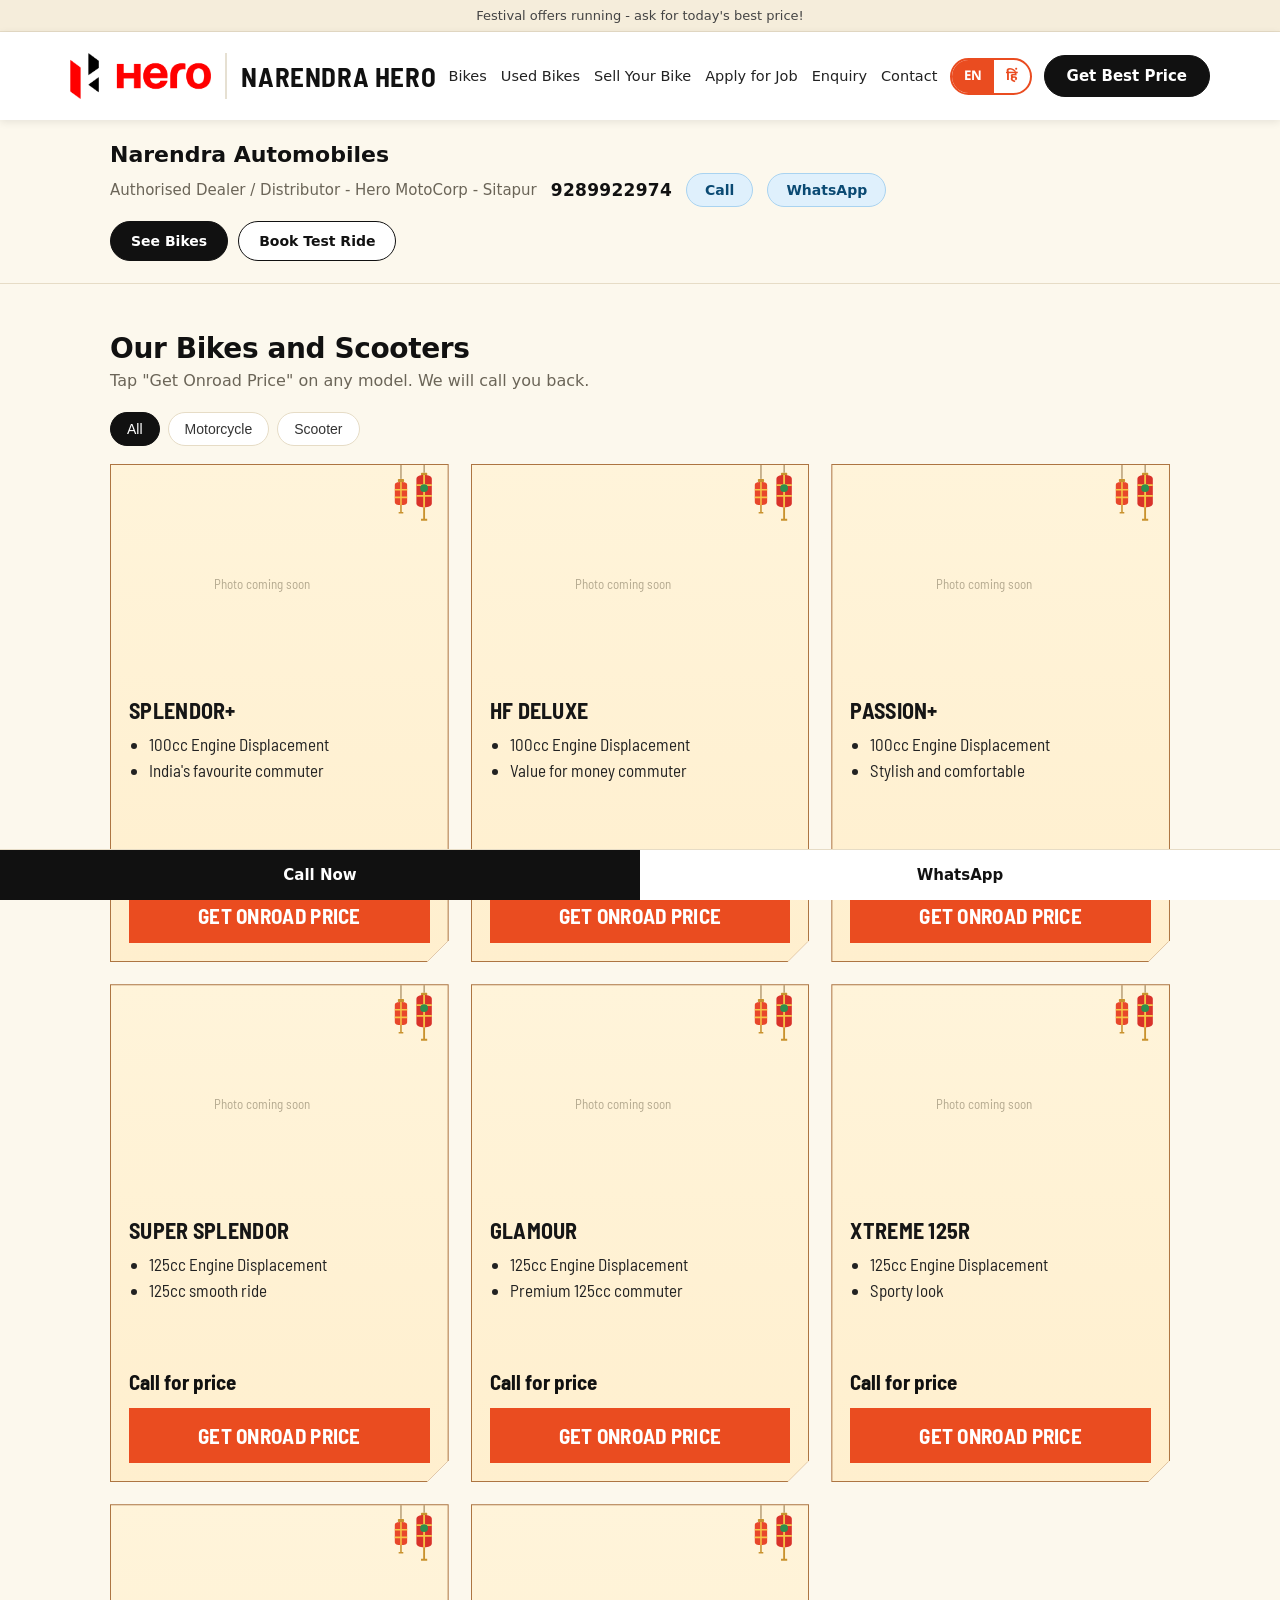
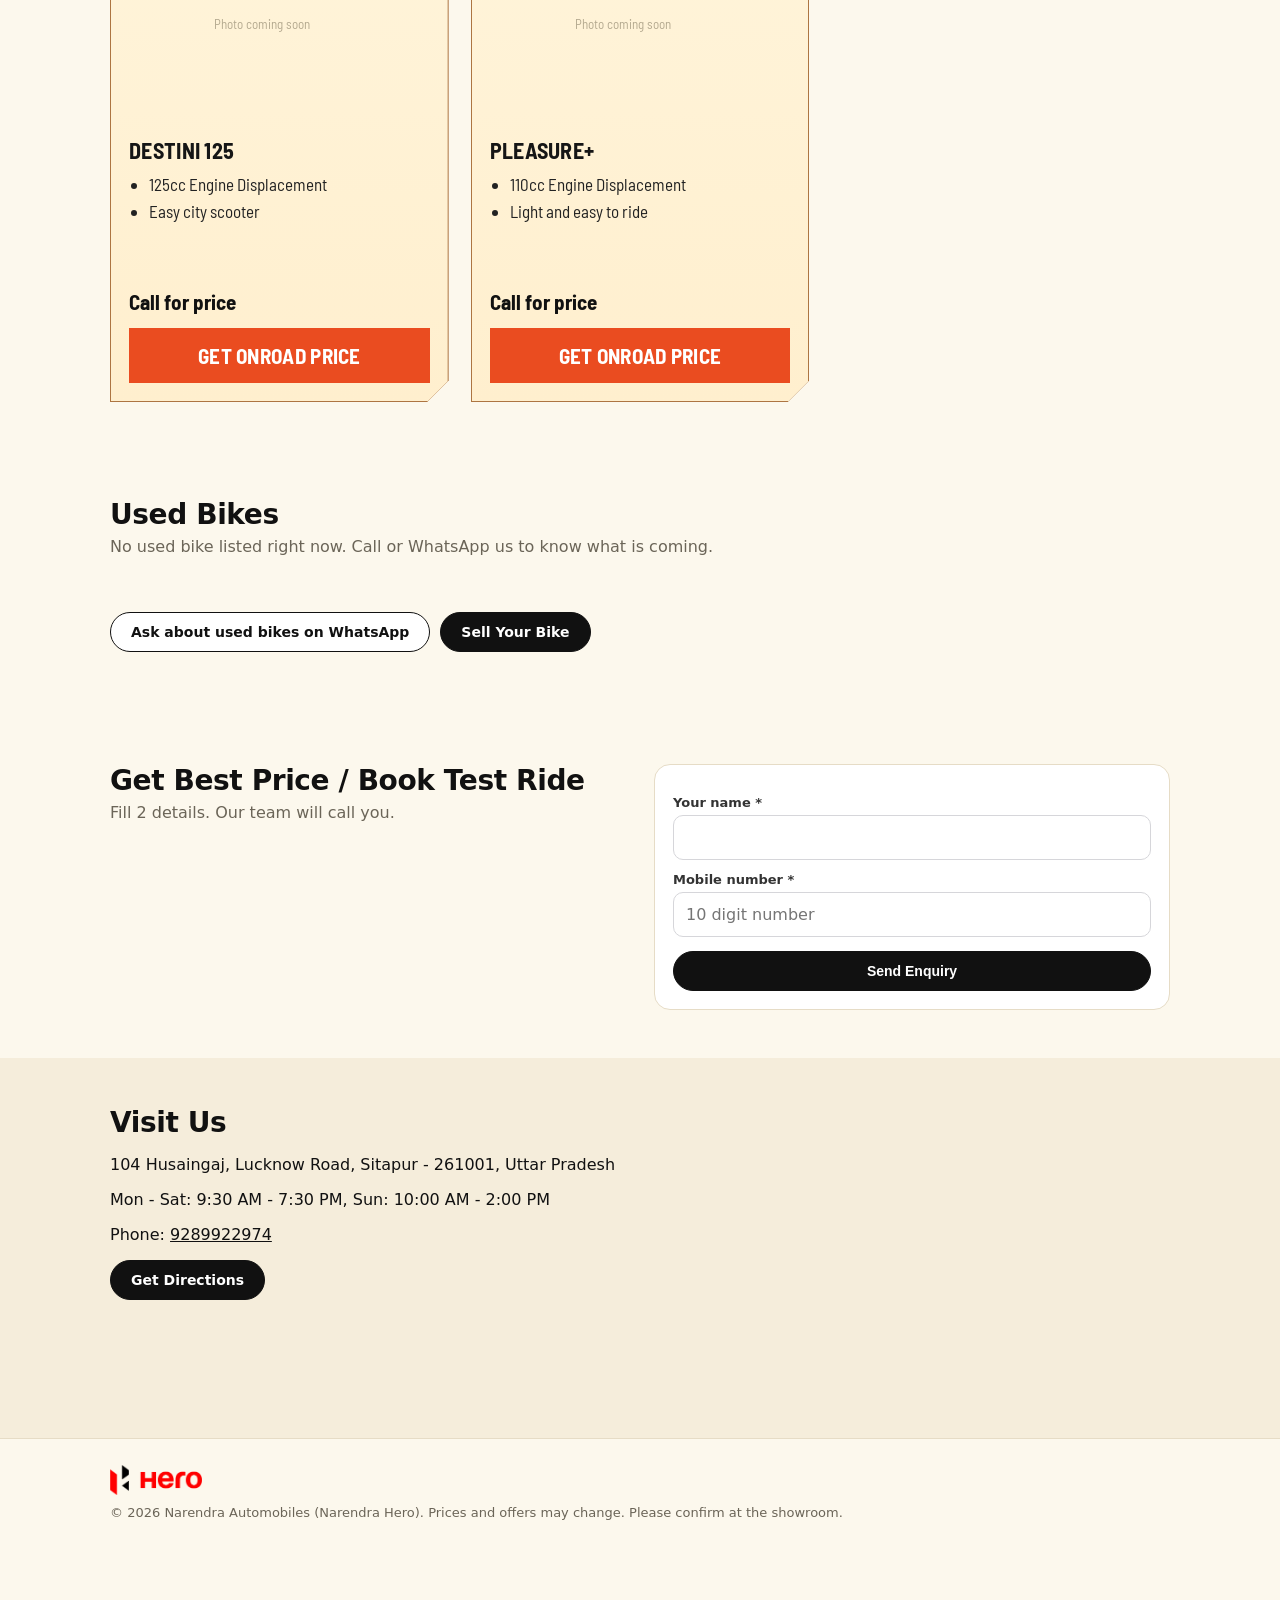
==== index.html @ d93c10c9 "Promo reels: three separate promos (one per platform) with platform tag, full-width row under the bu" ====
<!doctype html>
<html lang="en">
<head>
<meta charset="utf-8">
<meta name="viewport" content="width=device-width,initial-scale=1">
<title>Narendra Hero - Narendra Automobiles, Authorised Hero MotoCorp Dealer, Sitapur</title>
<meta name="description" content="Narendra Hero (Narendra Automobiles), authorised Hero MotoCorp dealer and distributor on Lucknow Road, Sitapur. See bikes and scooters, get onroad price, book a test ride, and buy or sell used bikes.">
<link rel="preconnect" href="https://fonts.googleapis.com"><link rel="preconnect" href="https://fonts.gstatic.com" crossorigin><link href="https://fonts.googleapis.com/css2?family=Barlow+Semi+Condensed:wght@500;600;700&family=Noto+Sans+Devanagari:wght@400;500;600;700&display=swap" rel="stylesheet">
<link rel="stylesheet" href="style.css">
</head>
<body>
<div class="banner" id="offer"></div>
<header><div class="wrap">
  <a class="brand2" href="#top" id="brand" title="Narendra Hero"><span id="brandLogo"></span><span class="bname" id="bname"></span></a>
  <nav><a href="#models" data-i>Bikes</a><a href="#used" data-i>Used Bikes</a><a href="#sell" data-i>Sell Your Bike</a><a href="#jobs" data-i>Apply for Job</a><a href="#enquiry" data-i>Enquiry</a><a href="#contact" data-i>Contact</a></nav>
  <div class="hr"><button type="button" class="langbtn" id="lang" data-l="en"><span class="le">EN</span><span class="lh">हिं</span></button><a class="btn btn-red" href="#enquiry" style="padding:8px 16px" data-pt="Get Best Price" data-i>Get Best Price</a></div>
</div></header>

<div class="bn" id="bn" hidden><div class="slides" id="slides" aria-hidden="true"></div><div class="sdots" id="sdots"></div></div>

<div class="hero" id="top"><div class="wrap">
  <h1 id="h1" class="sr"></h1>
  <div class="hl"><div class="full" id="full"></div>
    <div class="tagrow"><p id="tag"></p><a class="ph" id="hphone"></a><a class="btn btn-sky" id="hcall" data-i>Call</a><a class="btn btn-sky" id="hwa" target="_blank" rel="noopener" data-i>WhatsApp</a></div>
    <div class="tagrow social" id="social" hidden></div></div>
  <div class="btns"><a class="btn btn-red" href="#models" data-i>See Bikes</a><a class="btn btn-line" href="#enquiry" data-pt="Book Test Ride" data-i>Book Test Ride</a></div>
  <div class="reels" id="reels" hidden></div>
</div></div>

<section id="models"><div class="wrap">
  <h2 data-i>Our Bikes and Scooters</h2><p class="sub" data-i>Tap "Get Onroad Price" on any model. We will call you back.</p>
  <div class="filters" id="filters"></div>
  <div class="grid" id="grid"></div>
</div></section>

<section id="used"><div class="wrap">
  <h2 data-i>Used Bikes</h2><p class="sub" id="usedSub">Checked second-hand bikes with sale price.</p>
  <div class="filters" id="usedFilters"></div>
  <div class="grid" id="usedGrid"></div>
  <p class="ubtns"><a class="btn btn-wa" id="waUsed" target="_blank" rel="noopener" data-i>Ask about used bikes on WhatsApp</a> <a class="btn btn-red" href="#sell" data-i>Sell Your Bike</a></p>
</div></section>

<div class="modal" id="sellPop" data-pop hidden><div class="mbox"><button class="mclose" type="button" data-close aria-label="Close">&times;</button>
  <h3 data-i>Sell Your Bike</h3><p class="sub" data-i>Want to sell your old bike? Share a few details and our team will call you.</p>
  <form class="pform" id="sellForm" novalidate>
    <input class="hp" type="text" name="botcheck" tabindex="-1" autocomplete="off">
    <label data-i>Your name *</label><input name="name" required maxlength="60">
    <label data-i>Mobile number *</label><input name="mobile" required inputmode="numeric" maxlength="10" placeholder="10 digit number" data-ip>
    <div class="fg2"><div><label data-i>Bike make *</label><input name="make" list="makeList" maxlength="30" placeholder="Hero, Bajaj..." data-ip autocomplete="off"></div><div><label data-i>Model *</label><input name="model" list="modelList" maxlength="40" placeholder="Splendor, Platina..." data-ip autocomplete="off"></div></div>
    <div class="fg2 keep"><div><label data-i>Year</label><input name="year" inputmode="numeric" maxlength="4" placeholder="2020"></div><div><label data-i>Run (km)</label><input name="km" inputmode="numeric" maxlength="8" placeholder="25000"></div></div>
    <label data-i>Price you expect (Rs)</label><input name="price" inputmode="numeric" maxlength="9" placeholder="Optional" data-ip>
    <label data-i>Village / City</label><input name="place" maxlength="60">
    <button class="btn btn-red" style="width:100%;margin-top:14px" type="submit" id="sellSend" data-i>Send Details</button>
    <div class="msg" id="sellMsg"></div>
    <datalist id="makeList"></datalist><datalist id="modelList"></datalist>
  </form>
</div></div>

<div class="modal" id="jobsPop" data-pop hidden><div class="mbox"><button class="mclose" type="button" data-close aria-label="Close">&times;</button>
  <h3 data-i>Apply for Job</h3><p class="sub" data-i>Want to work with us? Fill your basic details and our team will call you.</p>
  <form class="pform" id="jobForm" novalidate>
    <input class="hp" type="text" name="botcheck" tabindex="-1" autocomplete="off">
    <label data-i>Your name *</label><input name="name" required maxlength="60" autocomplete="name">
    <label data-i>Father's name *</label><input name="father" required maxlength="60">
    <label data-i>Mobile number *</label><input name="mobile" required inputmode="numeric" maxlength="10" placeholder="10 digit number" data-ip autocomplete="tel">
    <label data-i>Alternate number</label><input name="alt" inputmode="numeric" maxlength="10" placeholder="Optional" data-ip>
    <div class="fg2 keep"><div><label data-i>Age</label><input name="age" inputmode="numeric" maxlength="2" placeholder="25"></div><div><label data-i>Village / City *</label><input name="place" required maxlength="60"></div></div>
    <label data-i>Education *</label><input name="education" required maxlength="80" placeholder="12th, ITI, Diploma, B.Com..." data-ip>
    <label data-i>Post you want to apply for</label>
    <select name="position"><option value="" data-i>Any / Not sure</option><option value="Sales Executive" data-i>Sales Executive</option><option value="Service Mechanic / Technician" data-i>Service Mechanic / Technician</option><option value="Accountant / Cashier" data-i>Accountant / Cashier</option><option value="Office / Computer Operator" data-i>Office / Computer Operator</option><option value="Showroom Helper / Driver" data-i>Showroom Helper / Driver</option><option value="Other" data-i>Other</option></select>
    <label data-i>Experience *</label><textarea name="experience" required rows="3" maxlength="300" placeholder="Fresher, or for example: 2 years in bike showroom" data-ip></textarea>
    <button class="btn btn-red" style="width:100%;margin-top:14px" type="submit" id="jobSend" data-i>Apply Now</button>
    <div class="msg" id="jobMsg"></div>
  </form>
</div></div>

<section id="enquiry"><div class="wrap two">
  <div><h2 data-i>Get Best Price / Book Test Ride</h2><p class="sub" data-i>Fill 2 details. Our team will call you.</p></div>
  <form class="box" id="form" novalidate>
    <input class="hp" type="text" name="botcheck" tabindex="-1" autocomplete="off">
    <label data-i>Your name *</label><input name="name" required maxlength="60">
    <label data-i>Mobile number *</label><input name="mobile" required inputmode="numeric" maxlength="10" placeholder="10 digit number" data-ip>
    <div class="picked" id="picked" hidden></div>
    <button class="btn btn-red" style="width:100%;margin-top:14px" type="submit" id="send" data-i>Send Enquiry</button>
    <div class="msg" id="msg"></div>
  </form>
</div></section>

<section class="alt" id="contact"><div class="wrap two">
  <div><h2 data-i>Visit Us</h2><p id="addr"></p><p id="hrs"></p><p><span data-i>Phone:</span> <a id="telA"></a></p><p><a class="btn btn-red" id="dir" target="_blank" rel="noopener" data-i>Get Directions</a></p><p id="mailP"><span data-i>Email:</span> <a id="mailA"></a></p></div>
  <div id="mapBox"></div>
</div></section>

<footer><div class="wrap"><div id="flogo"></div>&copy; <span id="yr"></span> <span id="fname"></span>. <span data-i>Prices and offers may change. Please confirm at the showroom.</span><div class="vis" id="vis" hidden></div></div></footer>
<div class="bar"><a class="c" id="barCall" data-i>Call Now</a><a class="w" id="barWa" target="_blank" rel="noopener" data-i>WhatsApp</a></div>

<div class="opop" id="opop" hidden><div class="ocard" role="dialog" aria-modal="true" aria-labelledby="otitle">
  <button type="button" class="ox" id="ox" aria-label="Close" hidden>&times;</button>
  <h3 id="otitle">Get Onroad Price</h3><p class="obike" id="obike"></p>
  <form id="oform" novalidate>
    <input name="name" id="oname" placeholder="Your name" data-ip autocomplete="name" maxlength="60">
    <input name="mobile" placeholder="Mobile number (10 digits)" data-ip inputmode="numeric" maxlength="10" autocomplete="tel">
    <input class="hp" name="botcheck" tabindex="-1" autocomplete="off" aria-hidden="true">
    <div class="omsg" id="omsg" aria-live="polite"></div>
    <button class="osave" id="osave" type="submit" data-i>SAVE</button>
  </form>
</div></div>

<div class="modal" id="modal" hidden><div class="mbox"><button class="mclose" id="mclose" type="button" aria-label="Close">&times;</button><div id="mbody"></div></div></div>
<script src="config.js"></script><script src="lists.js"></script><script src="models.js"></script><script src="app.js"></script>
</body></html>
---- style.css ----
:root{--ink:#111;--soft:#f5eddb;--line:#e6dcc6;--mut:#6b6558;--cream:#fcf8ed}
*{box-sizing:border-box}html{scroll-behavior:smooth}
body{margin:0;font-family:system-ui,-apple-system,"Segoe UI",Roboto,Arial,sans-serif;color:var(--ink);background:var(--cream);padding-bottom:60px;-webkit-font-smoothing:antialiased}
a{color:inherit}.wrap{max-width:1100px;margin:0 auto;padding:0 20px}
.banner{background:var(--soft);color:#444;text-align:center;padding:8px 12px;font-size:13px;border-bottom:1px solid var(--line)}
header{position:sticky;top:0;z-index:20;background:rgba(252,248,237,.94);backdrop-filter:blur(8px);border-bottom:1px solid var(--line)}
header .wrap{display:flex;align-items:center;justify-content:space-between;height:60px;gap:12px}
.brand{width:36px;height:36px;border-radius:50%;background:var(--ink);color:#fff;display:flex;align-items:center;justify-content:center;font-weight:800;font-size:13px;text-decoration:none;letter-spacing:.5px}
nav{display:flex;gap:22px;font-size:14px;color:#444}nav a{text-decoration:none}nav a:hover{color:#000;text-decoration:underline;text-underline-offset:6px}
.btn{display:inline-block;border:1px solid var(--ink);border-radius:999px;padding:11px 20px;font-weight:600;font-size:14px;cursor:pointer;text-decoration:none;text-align:center;transition:.15s}
.btn-red{background:var(--ink);color:#fff}.btn-red:hover{background:#333}
.btn-wa,.btn-line{background:#fff;color:var(--ink)}.btn-wa:hover,.btn-line:hover{background:var(--soft)}
.hero{background:var(--soft);padding:64px 0 56px;border-bottom:1px solid var(--line);position:relative;overflow:hidden;isolation:isolate}
.hero h1{margin:0;font-size:clamp(44px,10vw,88px);line-height:1;font-weight:900;letter-spacing:-1.5px}
.hero .full{font-size:clamp(17px,3vw,24px);font-weight:700;margin:14px 0 4px}
.hero p{margin:0 0 26px;color:var(--mut);font-size:16px;max-width:560px}
.hero .btns{display:flex;gap:10px;flex-wrap:wrap}
section{padding:48px 0}section h2{margin:0 0 6px;font-size:28px;letter-spacing:-.4px}.sub{color:var(--mut);margin:0 0 22px}
.alt{background:var(--soft)}
.filters{display:flex;gap:8px;flex-wrap:wrap;margin-bottom:18px}
.chip{border:1px solid var(--line);background:#fff;border-radius:999px;padding:8px 16px;font-size:14px;cursor:pointer;color:#333}.chip.on{background:var(--ink);color:#fff;border-color:var(--ink)}
.grid{display:grid;grid-template-columns:repeat(auto-fill,minmax(250px,1fr));gap:18px}
.card{background:#fff;border:1px solid var(--line);border-radius:16px;overflow:hidden;display:flex;flex-direction:column}
.card .img{aspect-ratio:4/3;background:var(--soft);display:flex;align-items:center;justify-content:center;color:#b4b4ba;font-size:12px;letter-spacing:.4px}
.card .img img{width:100%;height:100%;object-fit:cover}
.card .b{padding:14px;display:flex;flex-direction:column;gap:7px;flex:1}.card h3{margin:0;font-size:18px}
.card .b>div:nth-of-type(2){color:var(--mut);font-size:14px}
.tags{display:flex;gap:6px;flex-wrap:wrap}.tag{border:1px solid var(--line);border-radius:999px;padding:2px 10px;font-size:12px;color:#555}
.price{font-weight:700}.card .btn{margin-top:auto;padding:10px}
.two{display:grid;grid-template-columns:1fr 1fr;gap:28px}
@media(max-width:760px){.two{grid-template-columns:1fr}nav{display:none}.hero{padding:44px 0 40px}}
.box{background:#fff;border:1px solid var(--line);border-radius:16px;padding:18px}
label{display:block;font-size:13px;font-weight:600;margin:12px 0 5px;color:#333}
input,select,textarea{width:100%;padding:12px;border:1px solid #d6d6da;border-radius:10px;font:inherit;background:#fff}
input:focus,select:focus{outline:2px solid #111;outline-offset:0}
.emi-out{margin-top:14px;background:var(--soft);border-radius:10px;padding:14px;font-size:15px;line-height:1.6}.emi-out b{font-size:24px}
.msg{margin-top:10px;font-size:14px;padding:10px;border-radius:10px;display:none}.ok{background:#f1f1f2;color:#111;display:block}.err{background:#f1f1f2;color:#b00020;display:block}
.hp{position:absolute;left:-9999px;opacity:0}
footer{background:var(--cream);color:var(--mut);padding:26px 0;font-size:13px;border-top:1px solid var(--line)}
.bar{position:fixed;left:0;right:0;bottom:0;display:flex;z-index:30;border-top:1px solid var(--line)}.bar a{flex:1;text-align:center;padding:16px 6px;font-weight:700;text-decoration:none;font-size:15px}
.bar .c{background:var(--ink);color:#fff}.bar .w{background:#fff;color:var(--ink)}
iframe{width:100%;height:280px;border:0;border-radius:16px;filter:grayscale(1)}
#hlogo{margin-bottom:14px}#hlogo .logo{height:44px;width:auto;display:block}#flogo{margin-bottom:10px;touch-action:manipulation}#flogo .logo{height:30px;width:auto;display:block;cursor:default;user-select:none;-webkit-user-select:none;-webkit-touch-callout:none;-webkit-tap-highlight-color:transparent}
.vis{margin-top:8px;font-size:12px;color:var(--mut)}#vis,#fname{-webkit-user-select:none;user-select:none;-webkit-tap-highlight-color:transparent;touch-action:manipulation}.vis[hidden]{display:none}

.card .img{cursor:pointer;position:relative}.badge{position:absolute;right:8px;bottom:8px;background:rgba(0,0,0,.65);color:#fff;border-radius:999px;font-size:11px;padding:2px 8px}
.modal{position:fixed;inset:0;background:rgba(0,0,0,.55);z-index:50;display:flex;align-items:center;justify-content:center;padding:14px}.modal[hidden]{display:none}
.mbox{background:#fff;border-radius:18px;max-width:640px;width:100%;max-height:92vh;overflow:auto;position:relative;padding:14px}
.mclose{position:absolute;right:10px;top:8px;border:0;background:#fff;font-size:30px;line-height:1;cursor:pointer;z-index:2;width:38px;height:38px;border-radius:50%}
.gmain{width:100%;aspect-ratio:4/3;object-fit:contain;background:var(--soft);border-radius:12px;display:block}
.gph{aspect-ratio:4/3;background:var(--soft);border-radius:12px;display:flex;align-items:center;justify-content:center;color:#b4b4ba;font-size:13px}
.thumbs{display:flex;gap:8px;overflow-x:auto;margin:10px 0}.thumbs img{width:64px;height:64px;object-fit:cover;border-radius:8px;border:2px solid transparent;cursor:pointer;flex:none}.thumbs img.on{border-color:#111}
.mbox h3{margin:8px 0 6px;font-size:22px}.mbox p{margin:8px 0;color:#444;line-height:1.5;white-space:pre-line}.mbtns{display:flex;gap:10px;flex-wrap:wrap;margin-top:14px}

.fg2{display:grid;grid-template-columns:1fr 1fr;gap:0 12px}@media(max-width:420px){.fg2:not(.keep){grid-template-columns:1fr}}
.ubtns{margin-top:16px;display:flex;gap:10px;flex-wrap:wrap}

.tagrow{display:flex;flex-wrap:wrap;align-items:center;gap:10px 14px;margin:0 0 26px}
.hero .tagrow p{margin:0;max-width:none}
.tagrow .ph{font-weight:800;font-size:17px;text-decoration:none;color:inherit;letter-spacing:.3px}
.btn-sky{background:#dff0fc;border-color:#a9d3f0;color:#0b4a73;padding:8px 18px}.btn-sky:hover{background:#cde7f9}
.picked{margin-top:14px;background:var(--soft);border:1px solid var(--line);border-radius:10px;padding:10px 12px;font-size:14px;display:flex;align-items:center;justify-content:space-between;gap:8px}.picked[hidden]{display:none}
.picked button{border:0;background:none;font-size:22px;line-height:1;cursor:pointer;color:var(--mut)}
/* banner slideshow behind the hero */
.hero .slides{position:absolute;inset:0;z-index:-2}
.hero .slide{position:absolute;inset:0;background-size:cover;background-position:center;opacity:0;transition:opacity 1.2s ease}.hero .slide.on{opacity:1}
.hero.has-slides{background:#111;color:#fff;border-bottom:0}
.hero.has-slides::before{content:"";position:absolute;inset:0;z-index:-1;background:linear-gradient(90deg,rgba(8,8,10,.8) 0%,rgba(8,8,10,.55) 55%,rgba(8,8,10,.3) 100%)}
.hero.has-slides h1,.hero.has-slides .full{color:#fff}.hero.has-slides p{color:#e4e4e7}
.hero.has-slides #hlogo .logo{background:#fff;padding:8px 12px;border-radius:12px;height:58px;box-sizing:border-box}
.hero.has-slides .btn-red{background:#fff;color:#111;border-color:#fff}.hero.has-slides .btn-red:hover{background:#ececee}
.hero.has-slides .btn-line{background:transparent;color:#fff;border-color:rgba(255,255,255,.6)}.hero.has-slides .btn-line:hover{background:rgba(255,255,255,.14)}
.sdots{position:absolute;right:20px;bottom:16px;display:flex;gap:8px;z-index:2}
.sdots button{width:26px;height:3px;border:0;padding:0;background:rgba(255,255,255,.4);cursor:pointer;border-radius:2px}.sdots button.on{background:#fff}
@media(max-width:760px){.hero.has-slides::before{background:rgba(8,8,10,.6)}}
@media(prefers-reduced-motion:reduce){.hero .slide{transition:none}}

/* ---- bike cards: cream card with a cut corner, key points, price row and an orange button */
#grid,#usedGrid{grid-template-columns:repeat(auto-fill,minmax(300px,1fr));gap:22px}
.bcard{--bd:#ad7542;--g1:#fff4da;--g2:#ffefce;--btn:#ea4c20;--btnh:#d4400f;--sep:#d9bd8f;--mutp:#a89e86;background:var(--bd);padding:1px;clip-path:polygon(0 0,100% 0,100% calc(100% - 22px),calc(100% - 22px) 100%,0 100%);filter:none}
.bin{position:relative;background:linear-gradient(180deg,var(--g1) 0%,var(--g2) 100%);clip-path:polygon(0 0,100% 0,100% calc(100% - 20px),calc(100% - 20px) 100%,0 100%);padding:18px 18px 18px;display:flex;flex-direction:column;height:100%;box-sizing:border-box;font-family:"Barlow Semi Condensed","Arial Narrow",system-ui,sans-serif}
.bin .lants{position:absolute;right:10px;top:0;width:54px;height:auto;pointer-events:none}
.bimg{position:relative;height:190px;display:flex;align-items:center;justify-content:center;cursor:pointer;margin:6px 34px 8px 0}
.bimg img{max-width:100%;max-height:100%;width:auto;height:auto;object-fit:contain;mix-blend-mode:multiply}
.bimg span{color:#b4a98f;font-size:13px}
.bin h3{margin:10px 0 8px;font-size:22px;font-weight:700;text-transform:uppercase;letter-spacing:.3px;color:#161616}
.specs{margin:0 0 14px;padding-left:20px;font-size:17px;line-height:1.55;color:#222;min-height:105px}
.specs li::marker{color:#222}
.prow{display:flex;gap:0;align-items:stretch;margin-top:auto;padding-bottom:14px}
.prow .p1{flex:1;padding-right:14px;min-width:0}.prow .p2{flex:1;padding-left:16px;border-left:1px solid var(--sep);min-width:0}
.prow s{display:block;font-size:27px;font-weight:700;color:#b9ae94;text-decoration-thickness:2px}
.prow b{display:block;font-size:29px;font-weight:700;color:#111;line-height:1.15}.prow .p1.only b{font-size:27px}.prow .p1 b.cp{font-size:21px}
.prow small{display:block;font-size:14px;color:var(--mutp);line-height:1.25;margin-top:3px;text-transform:uppercase}
.prow .p2 small.og{color:#1a8f3c;text-transform:none;font-size:15px;font-weight:600}.prow .p2 small.rd{color:#d0261b;text-transform:none;font-size:15px}
.deal{display:block;box-sizing:border-box;text-align:center;text-decoration:none;border:0;background:var(--btn);color:#fff;font:700 21px "Barlow Semi Condensed","Arial Narrow",system-ui,sans-serif;letter-spacing:.3px;padding:15px 12px;cursor:pointer;width:100%;transition:.15s}
.deal:hover{background:var(--btnh)}
@media(max-width:420px){#grid,#usedGrid{grid-template-columns:1fr}.prow s,.prow b{font-size:25px}}
.bcard.used{--bd:#6f86a6;--g1:#f5f8fc;--g2:#e3ebf5;--btn:#245a9e;--btnh:#1b4a85;--sep:#b6c6dc;--mutp:#7d8ba0}
.bcard.used .lants{filter:hue-rotate(205deg) saturate(.75)}
.utag{position:absolute;left:0;top:0;background:#245a9e;color:#fff;font-weight:700;font-size:13px;letter-spacing:.8px;padding:4px 12px}
.bcard.used .specs{min-height:90px}

/* ---- orange "Get Onroad Price" card (name + mobile + Save). The little cross at the top left shows after 5 seconds. */
.opop{position:fixed;inset:0;background:rgba(0,0,0,.6);z-index:70;display:flex;align-items:center;justify-content:center;padding:16px}.opop[hidden]{display:none}
.ocard{position:relative;width:min(100%,380px);background:linear-gradient(180deg,#f46a35 0%,#e5481b 100%);color:#fff;padding:40px 22px 22px;clip-path:polygon(0 0,100% 0,100% calc(100% - 24px),calc(100% - 24px) 100%,0 100%);box-shadow:0 10px 40px rgba(0,0,0,.35);font-family:"Barlow Semi Condensed","Arial Narrow",system-ui,sans-serif}
.ocard h3{margin:0 0 4px;font-size:26px;font-weight:700;text-transform:uppercase;letter-spacing:.4px}
.ocard .obike{margin:0 0 16px;font-size:18px;opacity:.95}.ocard .obike[hidden]{display:none}
.ocard input{background:#fff;color:#111;border:0;border-radius:6px;margin:0 0 10px;padding:14px 12px;font-size:16px;font-family:system-ui,-apple-system,"Segoe UI",Roboto,Arial,sans-serif}
.ocard input.hp{position:absolute;left:-9999px;width:1px;height:1px;opacity:0;padding:0;margin:0}
.ocard input:focus{outline:3px solid #ffd2bf}
.omsg{min-height:20px;font-size:15px;margin:0 0 8px}.omsg.err{color:#fff;background:rgba(0,0,0,.28);padding:6px 10px;border-radius:6px}.omsg.ok{background:rgba(255,255,255,.22);padding:6px 10px;border-radius:6px}.omsg:empty{padding:0;background:none}
.osave{width:100%;border:0;border-radius:6px;background:#161616;color:#fff;font:700 20px "Barlow Semi Condensed","Arial Narrow",system-ui,sans-serif;letter-spacing:.6px;padding:14px;cursor:pointer}.osave:disabled{opacity:.6}.osave:hover:not(:disabled){background:#000}
.ox{position:absolute;left:8px;top:6px;width:26px;height:26px;border-radius:50%;border:0;background:rgba(255,255,255,.28);color:#fff;font-size:19px;line-height:1;cursor:pointer;padding:0;animation:oxin .4s ease}.ox[hidden]{display:none}
@keyframes oxin{from{opacity:0}to{opacity:1}}

/* ---- header strip like heromotocorp.com: taller white bar with the Hero logo + "Narendra Hero", and a clear banner under it */
header{background:#fff;border-bottom:0;box-shadow:0 2px 8px rgba(0,0,0,.09);backdrop-filter:none}
header .wrap{height:88px;max-width:1180px}
.brand2{display:flex;align-items:center;gap:14px;text-decoration:none;color:var(--ink);flex:none}
.brand2 .logo{height:46px;width:auto;display:block}
.brand2 #brandLogo{display:flex;align-items:center;padding-right:14px;border-right:2px solid #e6e0d2}
.bname{font-family:"Barlow Semi Condensed","Arial Narrow",system-ui,sans-serif;font-weight:700;font-size:30px;line-height:1;letter-spacing:.6px;text-transform:uppercase;white-space:nowrap}
header nav{font-size:16px;gap:24px;color:#222}header nav a{font-weight:500}
header .btn-red{padding:11px 22px!important;font-size:15px}
.bn{position:relative;width:100%;aspect-ratio:3.8/1;min-height:150px;max-height:620px;overflow:hidden;background:var(--soft)}.bn[hidden]{display:none}
.bn .slides{position:absolute;inset:0;z-index:0}
.bn .slide{position:absolute;inset:0;background-size:cover;background-position:center;opacity:0;transition:opacity 1.2s ease}.bn .slide.on{opacity:1}
.bn .sdots{position:absolute;right:18px;bottom:14px;display:flex;gap:8px;z-index:2}
.bn .sdots button{width:26px;height:4px;border:0;padding:0;background:rgba(0,0,0,.3);cursor:pointer;border-radius:2px}.bn .sdots button.on{background:#fff;box-shadow:0 0 0 1px rgba(0,0,0,.25)}
.hero{background:var(--cream);padding:22px 0;border-bottom:1px solid var(--line)}
.hero .wrap{display:flex;flex-wrap:wrap;align-items:center;justify-content:space-between;gap:14px 28px}
.hero .hl{min-width:0}.hero .full{font-size:22px;font-weight:800;margin:0 0 6px;color:var(--ink)}
.hero .tagrow{margin:0}.hero .tagrow p{color:var(--mut);font-size:15px}
.hero .btns{display:flex;gap:10px;flex-wrap:wrap}
.sr{position:absolute;width:1px;height:1px;overflow:hidden;clip:rect(0 0 0 0);white-space:nowrap}
@media(max-width:760px){header .wrap{height:66px}.brand2 .logo{height:34px}.brand2{gap:10px}.brand2 #brandLogo{padding-right:10px}.bname{font-size:20px;letter-spacing:.3px}header .btn-red{padding:9px 14px!important;font-size:13px}.hero{padding:18px 0}.hero .full{font-size:19px}}
@media(max-width:600px){header .btn-red{display:none}}

/* ---- Hindi / English switch */
header .hr{display:flex;align-items:center;gap:12px}
.langbtn{display:inline-flex;align-items:center;border:2px solid #ea4c20;border-radius:999px;background:#fff;padding:0;cursor:pointer;font:600 14px/1 inherit;font-family:inherit;overflow:hidden;flex:none}
.langbtn span{padding:8px 12px;color:#ea4c20;font-weight:700;font-family:"Noto Sans Devanagari","Barlow Semi Condensed",system-ui,sans-serif}
.langbtn[data-l="en"] .le,.langbtn[data-l="hi"] .lh{background:#ea4c20;color:#fff}
html[lang="hi"] body,html[lang="hi"] button,html[lang="hi"] input,html[lang="hi"] textarea{font-family:"Noto Sans Devanagari","Barlow Semi Condensed",system-ui,sans-serif}
html[lang="hi"] .deal,html[lang="hi"] .btn{letter-spacing:0;text-transform:none}
html[lang="hi"] nav{font-size:15px}
@media(max-width:760px){.langbtn span{padding:7px 10px;font-size:13px}header .hr{gap:8px}}
/* ---- social links row (under phone / Call / WhatsApp) and Apply for Job form */
.hero .tagrow.social{margin:12px 0 0;gap:10px}.tagrow.social[hidden]{display:none}
.tagrow.social .btn-sky{padding:7px 16px;font-size:14px}
select{width:100%;padding:12px;border:1px solid #d6d6da;border-radius:10px;font:inherit;background:#fff}
textarea{resize:vertical}
header nav{white-space:nowrap;font-size:14.5px;gap:14px}@media(min-width:1121px){.bname{font-size:27px}}
@media(min-width:761px) and (max-width:1120px){header .wrap{gap:10px}header nav{font-size:13.5px;gap:11px}header .hr{gap:8px}.bname{font-size:21px;letter-spacing:.2px}.brand2{gap:8px}.brand2 .logo{height:36px}.brand2 #brandLogo{padding-right:8px}header .btn-red{padding:9px 13px!important;font-size:13px}}
html[lang="hi"] .tagrow.social .btn{letter-spacing:0}
html[lang="hi"] select{font-family:"Noto Sans Devanagari","Barlow Semi Condensed",system-ui,sans-serif}
@media(min-width:761px) and (max-width:940px){header nav{display:none}}
header .hr{flex:none}header .btn-red{white-space:nowrap}
[data-pop] .mbox{max-width:520px;padding:22px 18px 18px}[data-pop] .mbox h3{margin:0 40px 4px 0;font-size:24px}[data-pop] .mbox .sub{margin:0 0 6px;white-space:normal}.pform{margin:0}

/* ---- promo reels (picture of the reel; tap to watch on Facebook / Instagram / YouTube) */
.reels{margin:16px 0 0}.reels[hidden]{display:none}
.reels .rhead{font-weight:700;font-size:15px;margin:0 0 8px}
.reels .rrow{display:flex;gap:12px;overflow-x:auto;padding:2px 2px 8px;scroll-snap-type:x proximity;-webkit-overflow-scrolling:touch}
.reels .rcard{flex:0 0 170px;scroll-snap-align:start;background:#fff;border:1px solid var(--line);border-radius:14px;padding:8px;display:flex;flex-direction:column;gap:6px}
.reels .rpic{position:relative;display:block;border-radius:10px;overflow:hidden;background:#222;aspect-ratio:9/13}
.reels .rpic img{width:100%;height:100%;object-fit:cover;display:block}
.reels .rplay{position:absolute;left:50%;top:50%;width:46px;height:46px;margin:-23px 0 0 -23px;border-radius:50%;background:rgba(0,0,0,.55);border:2px solid #fff}
.reels .rplay:after{content:"";position:absolute;left:18px;top:13px;border-left:15px solid #fff;border-top:9px solid transparent;border-bottom:9px solid transparent}
.reels .rt{font-weight:600;font-size:13.5px;line-height:1.3;min-height:2.6em;overflow:hidden}
.reels .rls{display:flex;flex-wrap:wrap;align-items:center;gap:5px;font-size:12px;color:var(--mut)}
.reels .rl{background:#dff0fc;border:1px solid #a9d3f0;color:#0b4a73;border-radius:999px;padding:4px 10px;font-weight:600;text-decoration:none;font-size:12px}
.reels .rl:hover{background:#cde7f9}
@media(min-width:761px){.reels .rcard{flex-basis:190px}}
/* promo reels: full-width row under the buttons; platform tag on a card that has one link */
.hero .wrap>.reels{flex:0 0 100%;margin:8px 0 0}
.reels .rt{color:#111}
.reels .rtag{position:absolute;left:8px;top:8px;border-radius:999px;padding:3px 10px;font-size:12px;font-weight:700;color:#fff;background:#333}
.reels .rtag-facebook{background:#1877f2}.reels .rtag-instagram{background:#c13584}.reels .rtag-youtube{background:#e00}
@media(min-width:761px){.reels .rrow{gap:16px}}
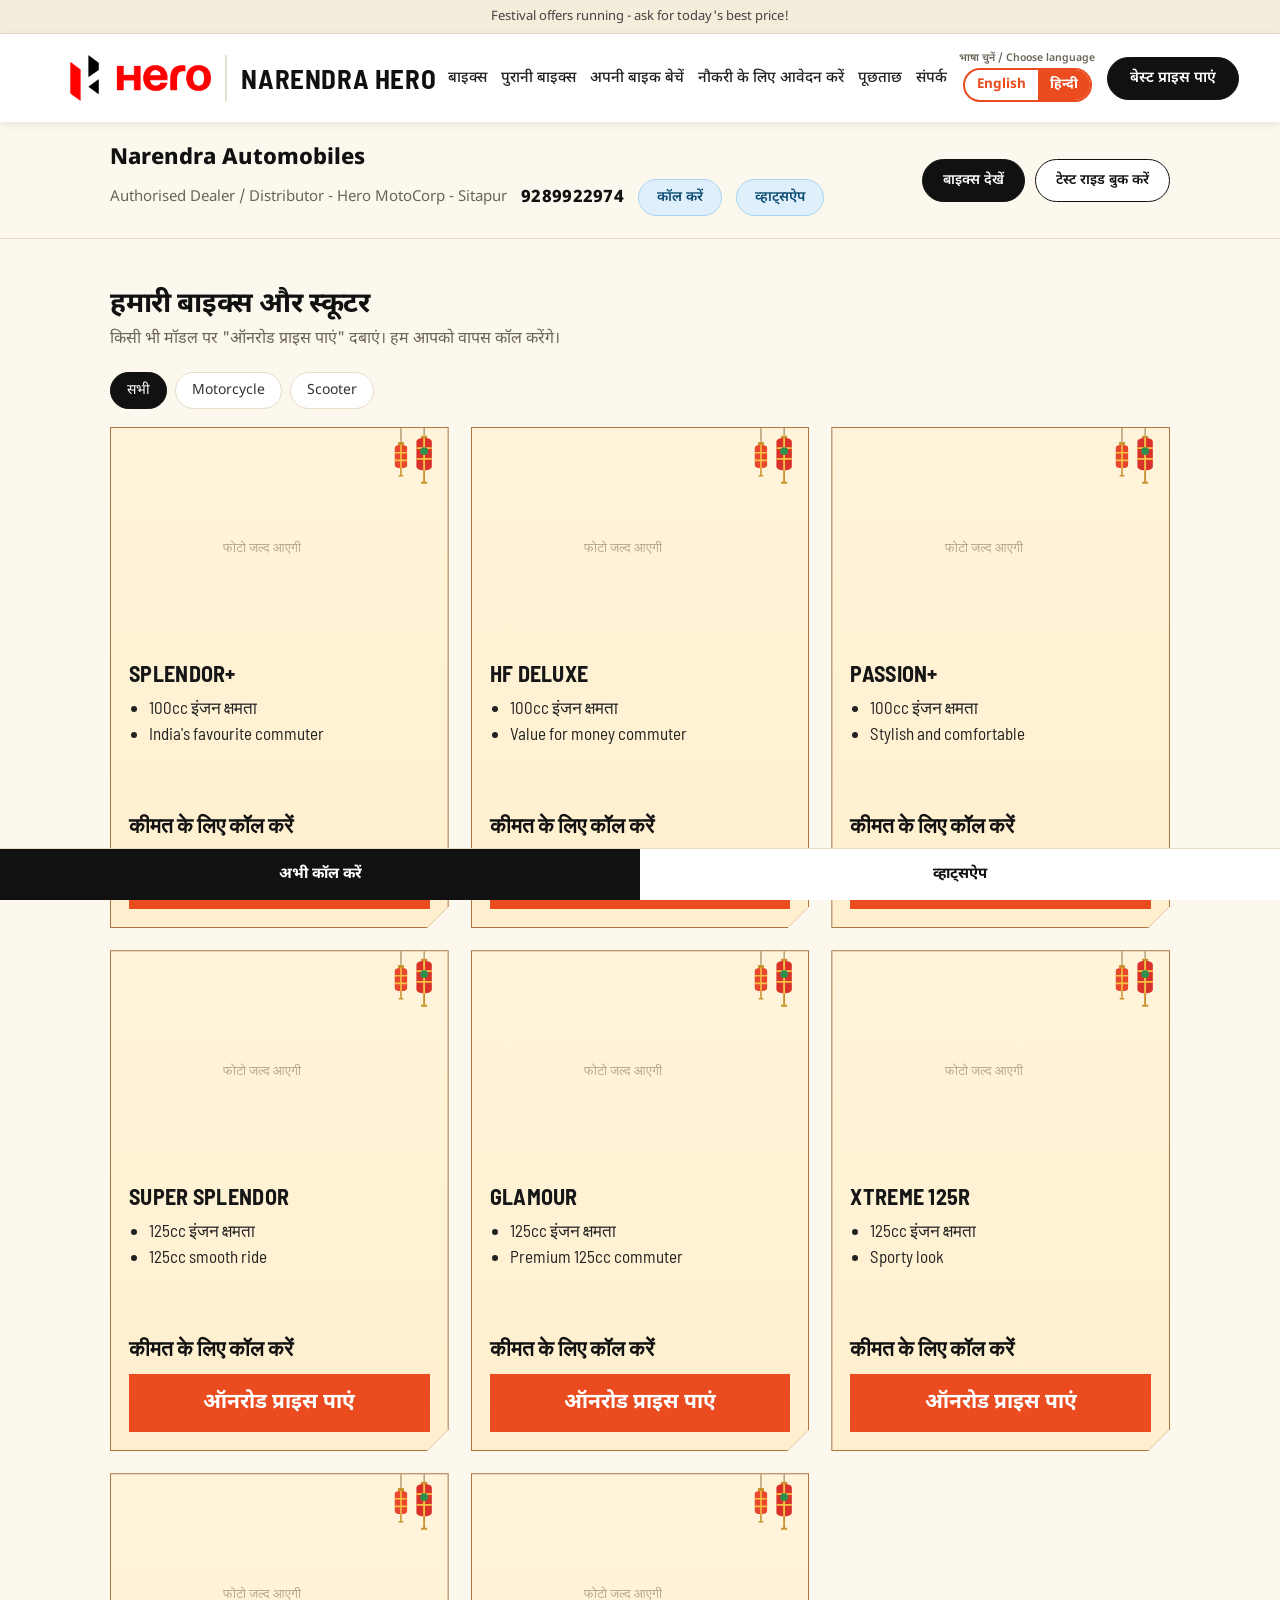
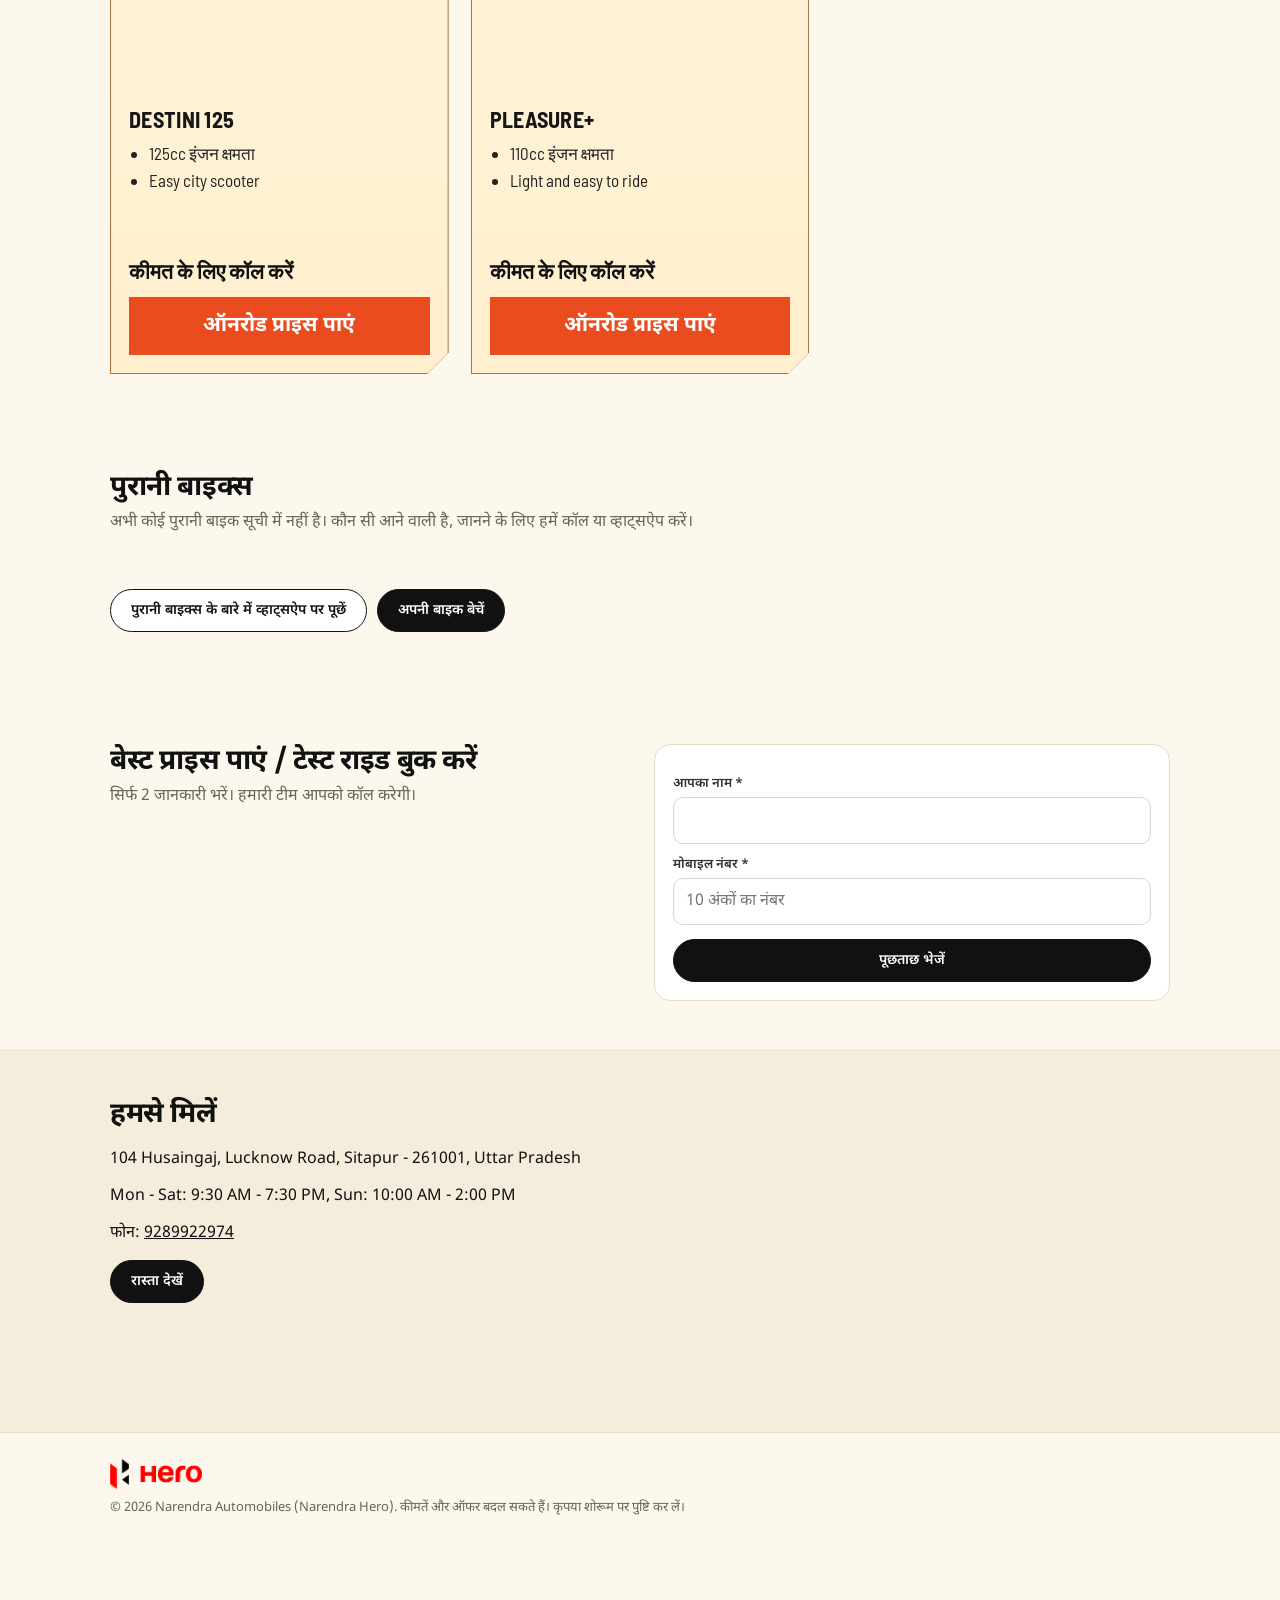
==== commit 8edb3ee6: "Language switch: full English / Hindi names, 'Choose language' label above, Hindi by default Co-Auth" ====
--- a/index.html
+++ b/index.html
@@ -13,7 +13,7 @@
 <header><div class="wrap">
   <a class="brand2" href="#top" id="brand" title="Narendra Hero"><span id="brandLogo"></span><span class="bname" id="bname"></span></a>
   <nav><a href="#models" data-i>Bikes</a><a href="#used" data-i>Used Bikes</a><a href="#sell" data-i>Sell Your Bike</a><a href="#jobs" data-i>Apply for Job</a><a href="#enquiry" data-i>Enquiry</a><a href="#contact" data-i>Contact</a></nav>
-  <div class="hr"><button type="button" class="langbtn" id="lang" data-l="en"><span class="le">EN</span><span class="lh">हिं</span></button><a class="btn btn-red" href="#enquiry" style="padding:8px 16px" data-pt="Get Best Price" data-i>Get Best Price</a></div>
+  <div class="hr"><div class="langbox"><span class="lgl">भाषा चुनें / Choose language</span><button type="button" class="langbtn" id="lang" data-l="hi"><span class="le">English</span><span class="lh">हिन्दी</span></button></div><a class="btn btn-red" href="#enquiry" style="padding:8px 16px" data-pt="Get Best Price" data-i>Get Best Price</a></div>
 </div></header>
 
 <div class="bn" id="bn" hidden><div class="slides" id="slides" aria-hidden="true"></div><div class="sdots" id="sdots"></div></div>
--- a/style.css
+++ b/style.css
@@ -178,4 +178,10 @@
 .reels .rtag{position:absolute;left:8px;top:8px;border-radius:999px;padding:3px 10px;font-size:12px;font-weight:700;color:#fff;background:#333}
 .reels .rtag-facebook{background:#1877f2}.reels .rtag-instagram{background:#c13584}.reels .rtag-youtube{background:#e00}
 @media(min-width:761px){.reels .rrow{gap:16px}}
+/* language switch: "Choose language" label above the English / Hindi button */
+.langbox{display:flex;flex-direction:column;align-items:center;gap:3px;flex:none}
+.langbox .lgl{font-size:10.5px;line-height:1;font-weight:600;color:var(--mut);white-space:nowrap;font-family:"Noto Sans Devanagari","Barlow Semi Condensed",system-ui,sans-serif}
+.langbtn span{padding:6px 12px;font-size:13.5px}
+@media(max-width:760px){.langbtn span{padding:5px 7px;font-size:11.5px}.langbox{gap:2px}.langbox .lgl{font-size:9px;white-space:normal;text-align:center;max-width:84px;line-height:1.15}header .brand2 .logo{height:28px}header .brand2{gap:8px}header .brand2 #brandLogo{padding-right:8px}header .bname{font-size:15px;letter-spacing:.2px}header .hr{gap:6px}}
 
+@media(max-width:380px){header .bname{font-size:13px}header .brand2 .logo{height:24px}.langbtn span{padding:5px 6px;font-size:11px}.langbox .lgl{max-width:74px}}
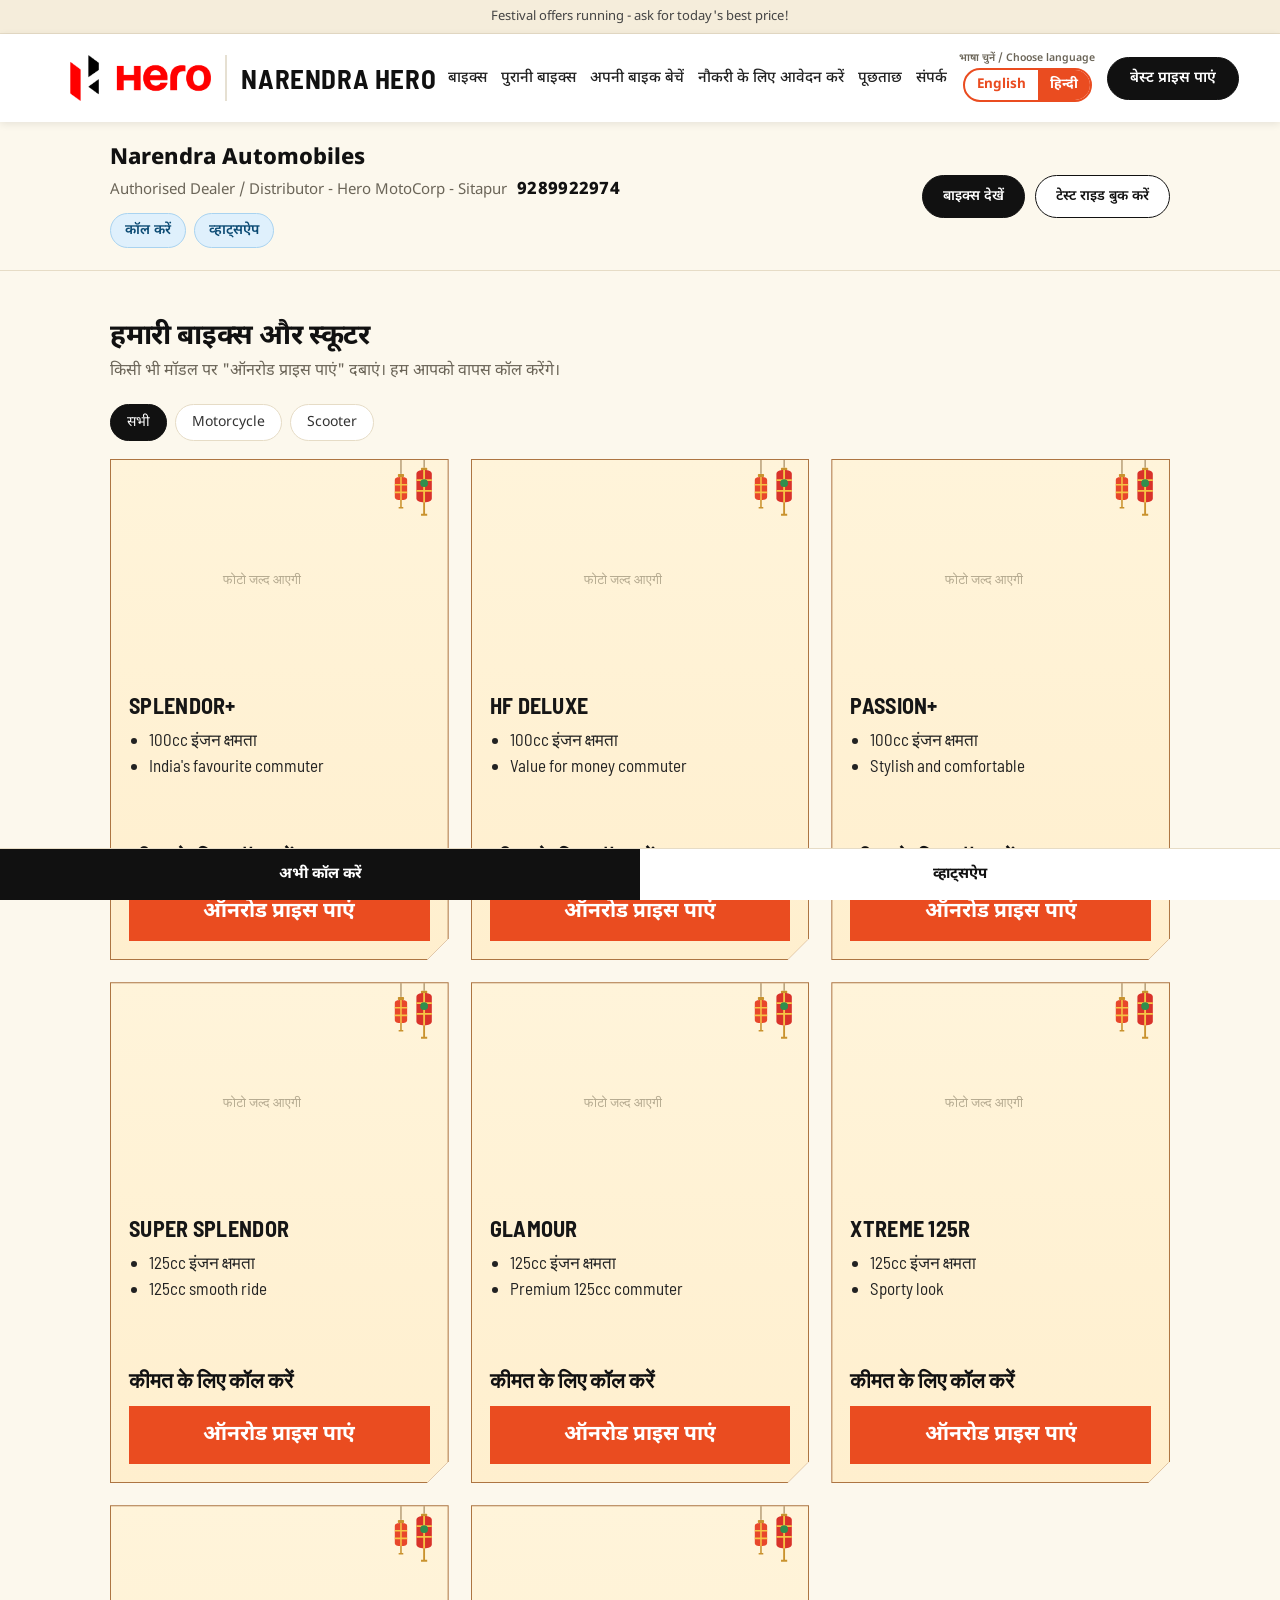
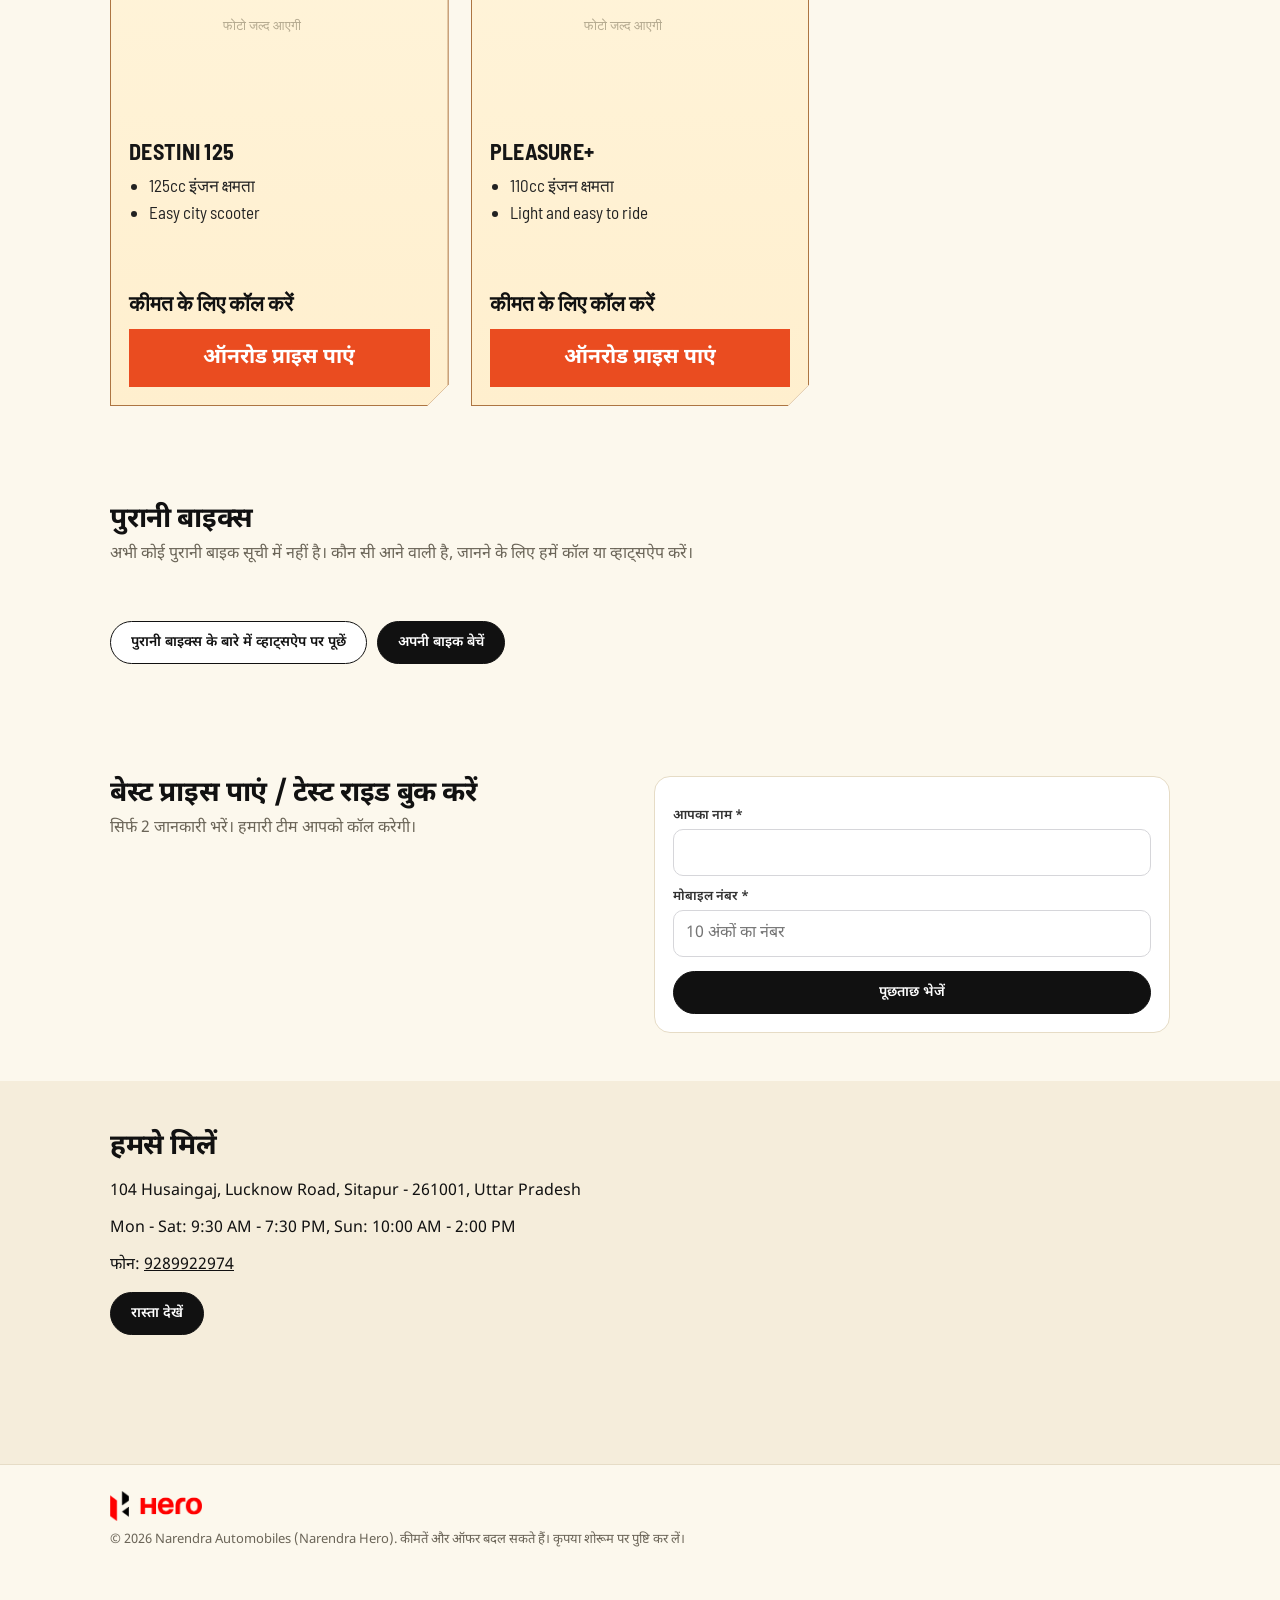
==== commit e79da8f1: "Hero: phone number next to Sitapur, Call/WhatsApp/social buttons in one line, promo reels two per ro" ====
--- a/index.html
+++ b/index.html
@@ -21,8 +21,8 @@
 <div class="hero" id="top"><div class="wrap">
   <h1 id="h1" class="sr"></h1>
   <div class="hl"><div class="full" id="full"></div>
-    <div class="tagrow"><p id="tag"></p><a class="ph" id="hphone"></a><a class="btn btn-sky" id="hcall" data-i>Call</a><a class="btn btn-sky" id="hwa" target="_blank" rel="noopener" data-i>WhatsApp</a></div>
-    <div class="tagrow social" id="social" hidden></div></div>
+    <div class="tagrow first"><p id="tag"></p> <a class="ph" id="hphone"></a></div>
+    <div class="tagrow links"><a class="btn btn-sky" id="hcall" data-i>Call</a><a class="btn btn-sky" id="hwa" target="_blank" rel="noopener" data-i>WhatsApp</a><div class="tagrow social" id="social" hidden></div></div></div>
   <div class="btns"><a class="btn btn-red" href="#models" data-i>See Bikes</a><a class="btn btn-line" href="#enquiry" data-pt="Book Test Ride" data-i>Book Test Ride</a></div>
   <div class="reels" id="reels" hidden></div>
 </div></div>
--- a/style.css
+++ b/style.css
@@ -185,3 +185,16 @@
 @media(max-width:760px){.langbtn span{padding:5px 7px;font-size:11.5px}.langbox{gap:2px}.langbox .lgl{font-size:9px;white-space:normal;text-align:center;max-width:84px;line-height:1.15}header .brand2 .logo{height:28px}header .brand2{gap:8px}header .brand2 #brandLogo{padding-right:8px}header .bname{font-size:15px;letter-spacing:.2px}header .hr{gap:6px}}
 
 @media(max-width:380px){header .bname{font-size:13px}header .brand2 .logo{height:24px}.langbtn span{padding:5px 6px;font-size:11px}.langbox .lgl{max-width:74px}}
+/* hero: phone number right after the dealer line; Call, WhatsApp and every social button together in the next line */
+.hero .tagrow.first{display:block;margin:0}
+.hero .tagrow.first p{display:inline}
+.hero .tagrow.first .ph{display:inline-block;margin-left:6px;white-space:nowrap;vertical-align:baseline}
+.hero .tagrow.links{display:flex;flex-wrap:wrap;gap:8px;margin:12px 0 0;align-items:center}
+.hero .tagrow.links .tagrow.social{display:contents}
+.hero .tagrow.links .tagrow.social[hidden]{display:none}
+.hero .tagrow.links .btn{padding:7px 14px;font-size:14px;white-space:nowrap;flex:0 0 auto}
+@media(max-width:560px){.hero .tagrow.links{flex-wrap:nowrap;gap:5px}.hero .tagrow.links .btn{padding:7px 9px;font-size:12.5px}}
+@media(max-width:360px){.hero .tagrow.links{gap:4px}.hero .tagrow.links .btn{padding:6px 7px;font-size:11.5px}}
+/* promo reels on a phone: two cards per row, the next ones go below (nothing hides on the right) */
+@media(max-width:760px){.reels .rrow{display:grid;grid-template-columns:repeat(2,minmax(0,1fr));gap:10px;overflow:visible;scroll-snap-type:none}.reels .rcard{flex:none;min-width:0}}
+
